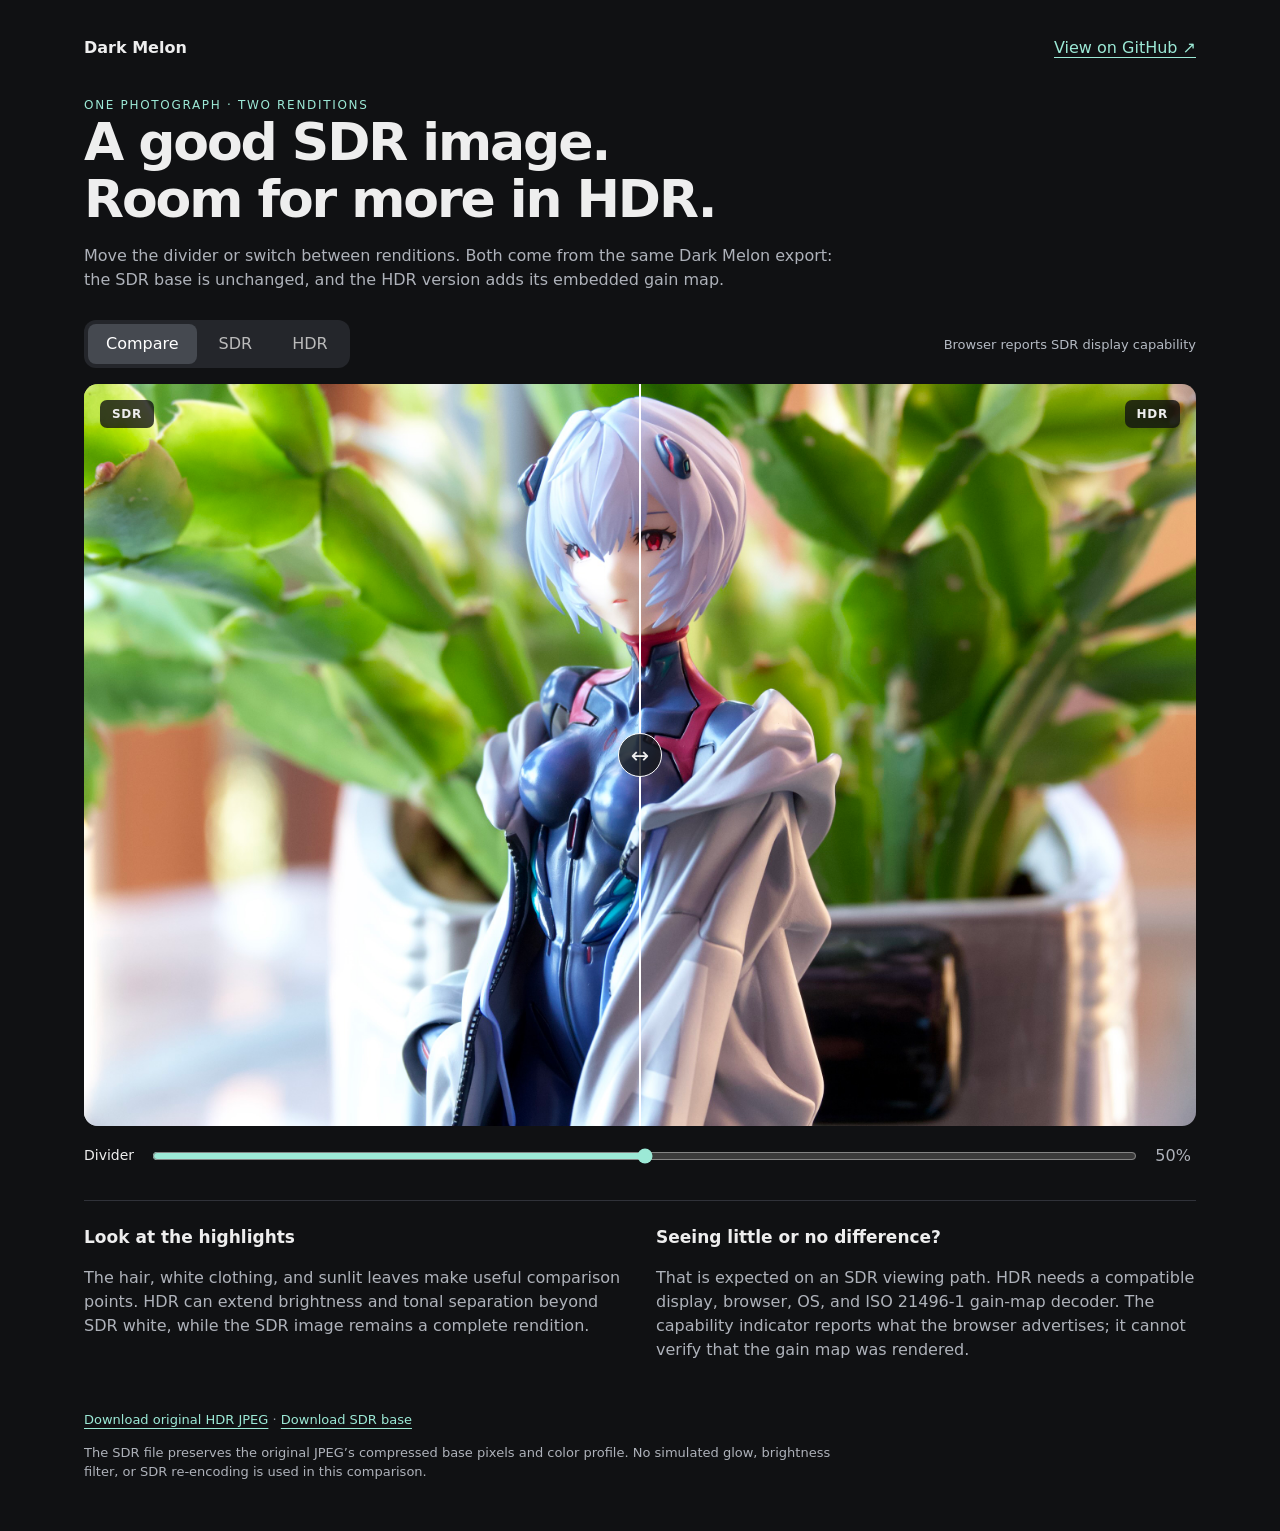
==== docs/index.html @ 08207234 "Add interactive SDR HDR comparison demo for GitHub Pages" ====
<!doctype html>
<html lang="en">
<head>
<meta charset="utf-8"><meta name="viewport" content="width=device-width,initial-scale=1">
<meta name="color-scheme" content="dark">
<title>Dark Melon — SDR / HDR</title>
<style>
:root{font:16px/1.5 system-ui,-apple-system,BlinkMacSystemFont,sans-serif;color:#eee;background:#101113;color-scheme:dark}*{box-sizing:border-box}body{margin:0}main{max-width:1160px;margin:auto;padding:36px 24px}header{display:flex;justify-content:space-between;align-items:center;gap:20px;margin-bottom:36px}a{color:#9ce9d6;text-underline-offset:4px}.brand{font-weight:650;color:#eee;text-decoration:none}h1{font-size:clamp(30px,5vw,52px);line-height:1.1;letter-spacing:-.04em;margin:0 0 16px}p{color:#aeb2ba;max-width:760px}.eyebrow{color:#9ce9d6;font-size:12px;letter-spacing:.14em;text-transform:uppercase}.toolbar{display:flex;justify-content:space-between;align-items:center;flex-wrap:wrap;gap:16px;margin:28px 0 16px}.modes{display:flex;gap:4px;background:#24262b;padding:4px;border-radius:12px}button{font:inherit;color:#bbb;background:transparent;border:0;padding:8px 18px;border-radius:8px;cursor:pointer}button[aria-pressed=true]{background:#454950;color:white}button:focus-visible,a:focus-visible,input:focus-visible{outline:3px solid #9ce9d6;outline-offset:4px}.status{font-size:13px;color:#b4bac3}.stage{--split:50%;position:relative;width:100%;aspect-ratio:3/2;background:#222;border-radius:14px;overflow:hidden;touch-action:pan-y}.stage img{position:absolute;inset:0;width:100%;height:100%;object-fit:contain}.stage .sdr{clip-path:inset(0 calc(100% - var(--split)) 0 0)}.divider{position:absolute;top:0;bottom:0;left:var(--split);width:2px;background:white;transform:translateX(-1px);pointer-events:none}.handle{position:absolute;top:50%;left:50%;transform:translate(-50%,-50%);background:#15171bcc;border:1px solid #fff;border-radius:50%;width:44px;height:44px;display:grid;place-items:center;font-size:22px}.badge{position:absolute;top:16px;padding:5px 12px;background:#101113c9;border-radius:7px;font-size:12px;font-weight:650;letter-spacing:.06em;pointer-events:none}.left{left:16px}.right{right:16px}.stage[data-mode=sdr] .sdr{clip-path:none}.stage[data-mode=hdr] .sdr{visibility:hidden}.stage:not([data-mode=compare]) .divider,.stage[data-mode=sdr] .right,.stage[data-mode=hdr] .left{display:none}.scrubber{display:flex;align-items:center;gap:16px;margin:18px 0}.scrubber label{white-space:nowrap;font-size:14px}.scrubber input{width:100%;accent-color:#9ce9d6}.scrubber output{min-width:4ch;color:#aeb2ba;font-variant-numeric:tabular-nums}.notes{display:grid;grid-template-columns:1fr 1fr;gap:32px;border-top:1px solid #303239;margin-top:32px;padding-top:24px}h2{font-size:17px;margin:0}footer{font-size:13px;color:#9198a3;margin-top:32px}[hidden]{display:none!important}@media(max-width:600px){main{padding:24px 16px}.notes{grid-template-columns:1fr;gap:16px}header{margin-bottom:28px}.toolbar{gap:10px}button{padding:8px 14px}.badge{top:10px}}
</style>
</head>
<body><main>
<header><a class="brand" href="https://github.com/1096bimu/Dark-Melon">Dark Melon</a><a href="https://github.com/1096bimu/Dark-Melon">View on GitHub ↗</a></header>
<div class="eyebrow">One photograph · two renditions</div>
<h1>A good SDR image.<br>Room for more in HDR.</h1>
<p>Move the divider or switch between renditions. Both come from the same Dark Melon export: the SDR base is unchanged, and the HDR version adds its embedded gain map.</p>
<div class="toolbar"><div class="modes" role="group" aria-label="Preview mode"><button type="button" data-mode="compare" aria-pressed="true">Compare</button><button type="button" data-mode="sdr" aria-pressed="false">SDR</button><button type="button" data-mode="hdr" aria-pressed="false">HDR</button></div><span class="status" id="status" role="status">Loading both images…</span></div>
<div class="stage" id="stage" data-mode="compare">
<img id="hdr" src="samples/DSC00037.jpg" alt="HDR rendition of a figurine photographed against sunlit green leaves" decoding="async">
<img id="sdr" class="sdr" src="samples/DSC00037-sdr.jpg" alt="The same photograph using only its SDR base" decoding="async">
<div class="badge left">SDR</div><div class="badge right">HDR</div><div class="divider"><div class="handle">↔</div></div>
</div>
<div class="scrubber" id="scrubber"><label for="split">Divider</label><input id="split" type="range" min="0" max="100" value="50" aria-label="SDR and HDR comparison divider"><output id="position" for="split">50%</output></div>
<div class="notes"><section><h2>Look at the highlights</h2><p>The hair, white clothing, and sunlit leaves make useful comparison points. HDR can extend brightness and tonal separation beyond SDR white, while the SDR image remains a complete rendition.</p></section><section><h2>Seeing little or no difference?</h2><p>That is expected on an SDR viewing path. HDR needs a compatible display, browser, OS, and ISO 21496-1 gain-map decoder. The capability indicator reports what the browser advertises; it cannot verify that the gain map was rendered.</p></section></div>
<footer><a href="samples/DSC00037.jpg" download>Download original HDR JPEG</a> · <a href="samples/DSC00037-sdr.jpg" download>Download SDR base</a><p>The SDR file preserves the original JPEG’s compressed base pixels and color profile. No simulated glow, brightness filter, or SDR re-encoding is used in this comparison.</p></footer>
</main><script>
const stage=document.querySelector('#stage'),split=document.querySelector('#split'),position=document.querySelector('#position'),scrubber=document.querySelector('#scrubber');
function setSplit(value){const v=Math.max(0,Math.min(100,value));split.value=v;stage.style.setProperty('--split',v+'%');position.value=Math.round(v)+'%';}
split.addEventListener('input',()=>setSplit(Number(split.value)));
document.querySelectorAll('button[data-mode]').forEach(button=>button.addEventListener('click',()=>{stage.dataset.mode=button.dataset.mode;document.querySelectorAll('button[data-mode]').forEach(b=>b.setAttribute('aria-pressed',String(b===button)));scrubber.hidden=button.dataset.mode!=='compare';}));
let dragging=false;
function move(event){const rect=stage.getBoundingClientRect();setSplit((event.clientX-rect.left)/rect.width*100);}
stage.addEventListener('pointerdown',event=>{if(stage.dataset.mode!=='compare'||event.button!==0)return;dragging=true;stage.setPointerCapture(event.pointerId);move(event);});
stage.addEventListener('pointermove',event=>{if(dragging)move(event);});
['pointerup','pointercancel','lostpointercapture'].forEach(name=>stage.addEventListener(name,()=>dragging=false));
const capability=matchMedia('(dynamic-range: high)'),status=document.querySelector('#status');let ready=false;
function updateStatus(){if(ready)status.textContent=capability.matches?'Browser reports HDR display capability':'Browser reports SDR display capability';}
capability.addEventListener('change',updateStatus);
Promise.all([...document.querySelectorAll('.stage img')].map(image=>image.decode())).then(()=>{ready=true;updateStatus();}).catch(()=>{status.textContent='An image could not load. Try the original download links.';});
</script></body></html>
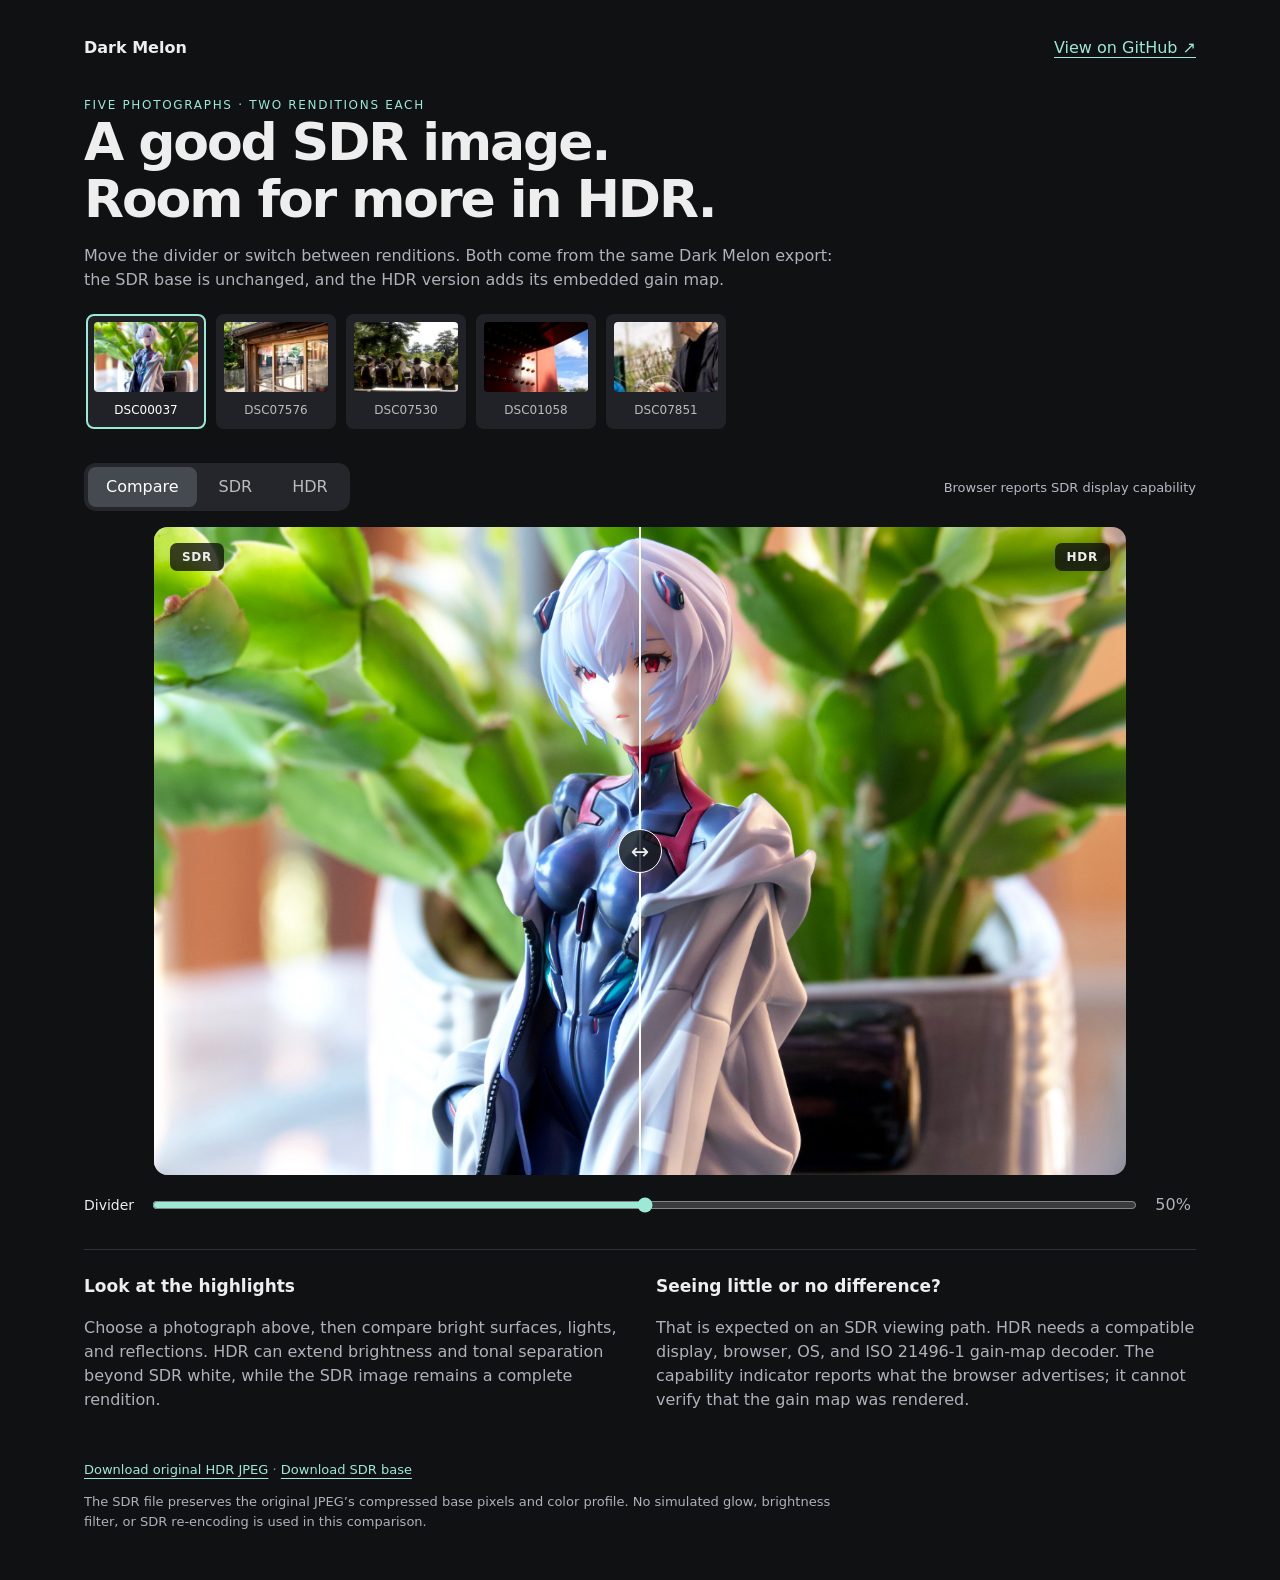
==== commit d8fc38c9: "Add four HDR samples and thumbnail selection to comparison demo" ====
--- a/docs/index.html
+++ b/docs/index.html
@@ -6,13 +6,16 @@
 <title>Dark Melon — SDR / HDR</title>
 <style>
 :root{font:16px/1.5 system-ui,-apple-system,BlinkMacSystemFont,sans-serif;color:#eee;background:#101113;color-scheme:dark}*{box-sizing:border-box}body{margin:0}main{max-width:1160px;margin:auto;padding:36px 24px}header{display:flex;justify-content:space-between;align-items:center;gap:20px;margin-bottom:36px}a{color:#9ce9d6;text-underline-offset:4px}.brand{font-weight:650;color:#eee;text-decoration:none}h1{font-size:clamp(30px,5vw,52px);line-height:1.1;letter-spacing:-.04em;margin:0 0 16px}p{color:#aeb2ba;max-width:760px}.eyebrow{color:#9ce9d6;font-size:12px;letter-spacing:.14em;text-transform:uppercase}.toolbar{display:flex;justify-content:space-between;align-items:center;flex-wrap:wrap;gap:16px;margin:28px 0 16px}.modes{display:flex;gap:4px;background:#24262b;padding:4px;border-radius:12px}button{font:inherit;color:#bbb;background:transparent;border:0;padding:8px 18px;border-radius:8px;cursor:pointer}button[aria-pressed=true]{background:#454950;color:white}button:focus-visible,a:focus-visible,input:focus-visible{outline:3px solid #9ce9d6;outline-offset:4px}.status{font-size:13px;color:#b4bac3}.stage{--split:50%;position:relative;width:100%;aspect-ratio:3/2;background:#222;border-radius:14px;overflow:hidden;touch-action:pan-y}.stage img{position:absolute;inset:0;width:100%;height:100%;object-fit:contain}.stage .sdr{clip-path:inset(0 calc(100% - var(--split)) 0 0)}.divider{position:absolute;top:0;bottom:0;left:var(--split);width:2px;background:white;transform:translateX(-1px);pointer-events:none}.handle{position:absolute;top:50%;left:50%;transform:translate(-50%,-50%);background:#15171bcc;border:1px solid #fff;border-radius:50%;width:44px;height:44px;display:grid;place-items:center;font-size:22px}.badge{position:absolute;top:16px;padding:5px 12px;background:#101113c9;border-radius:7px;font-size:12px;font-weight:650;letter-spacing:.06em;pointer-events:none}.left{left:16px}.right{right:16px}.stage[data-mode=sdr] .sdr{clip-path:none}.stage[data-mode=hdr] .sdr{visibility:hidden}.stage:not([data-mode=compare]) .divider,.stage[data-mode=sdr] .right,.stage[data-mode=hdr] .left{display:none}.scrubber{display:flex;align-items:center;gap:16px;margin:18px 0}.scrubber label{white-space:nowrap;font-size:14px}.scrubber input{width:100%;accent-color:#9ce9d6}.scrubber output{min-width:4ch;color:#aeb2ba;font-variant-numeric:tabular-nums}.notes{display:grid;grid-template-columns:1fr 1fr;gap:32px;border-top:1px solid #303239;margin-top:32px;padding-top:24px}h2{font-size:17px;margin:0}footer{font-size:13px;color:#9198a3;margin-top:32px}[hidden]{display:none!important}@media(max-width:600px){main{padding:24px 16px}.notes{grid-template-columns:1fr;gap:16px}header{margin-bottom:28px}.toolbar{gap:10px}button{padding:8px 14px}.badge{top:10px}}
+.samples{display:flex;gap:10px;overflow-x:auto;padding:6px 2px}.samples button{flex:0 0 120px;padding:6px;border:2px solid transparent;background:#202227}.samples button[aria-pressed=true]{border-color:#9ce9d6}.samples img{display:block;width:104px;height:70px;object-fit:cover;border-radius:4px;margin-bottom:5px}.samples span{font-size:12px}.stage{width:min(100%,calc(72vh * var(--aspect,1.5)));aspect-ratio:var(--aspect,1.5);margin-inline:auto}
 </style>
 </head>
 <body><main>
 <header><a class="brand" href="https://github.com/1096bimu/Dark-Melon">Dark Melon</a><a href="https://github.com/1096bimu/Dark-Melon">View on GitHub ↗</a></header>
-<div class="eyebrow">One photograph · two renditions</div>
+<div class="eyebrow">Five photographs · two renditions each</div>
 <h1>A good SDR image.<br>Room for more in HDR.</h1>
 <p>Move the divider or switch between renditions. Both come from the same Dark Melon export: the SDR base is unchanged, and the HDR version adds its embedded gain map.</p>
+
+<div class="samples" role="group" aria-label="Sample photographs"><button type="button" data-sample="DSC00037" aria-pressed="true" aria-label="Show sample DSC00037"><img src="samples/DSC00037-thumb.jpg" alt=""><span>DSC00037</span></button><button type="button" data-sample="DSC07576" aria-pressed="false" aria-label="Show sample DSC07576"><img src="samples/DSC07576-thumb.jpg" alt=""><span>DSC07576</span></button><button type="button" data-sample="DSC07530" aria-pressed="false" aria-label="Show sample DSC07530"><img src="samples/DSC07530-thumb.jpg" alt=""><span>DSC07530</span></button><button type="button" data-sample="DSC01058" aria-pressed="false" aria-label="Show sample DSC01058"><img src="samples/DSC01058-thumb.jpg" alt=""><span>DSC01058</span></button><button type="button" data-sample="DSC07851" aria-pressed="false" aria-label="Show sample DSC07851"><img src="samples/DSC07851-thumb.jpg" alt=""><span>DSC07851</span></button></div>
 <div class="toolbar"><div class="modes" role="group" aria-label="Preview mode"><button type="button" data-mode="compare" aria-pressed="true">Compare</button><button type="button" data-mode="sdr" aria-pressed="false">SDR</button><button type="button" data-mode="hdr" aria-pressed="false">HDR</button></div><span class="status" id="status" role="status">Loading both images…</span></div>
 <div class="stage" id="stage" data-mode="compare">
 <img id="hdr" src="samples/DSC00037.jpg" alt="HDR rendition of a figurine photographed against sunlit green leaves" decoding="async">
@@ -20,8 +23,8 @@
 <div class="badge left">SDR</div><div class="badge right">HDR</div><div class="divider"><div class="handle">↔</div></div>
 </div>
 <div class="scrubber" id="scrubber"><label for="split">Divider</label><input id="split" type="range" min="0" max="100" value="50" aria-label="SDR and HDR comparison divider"><output id="position" for="split">50%</output></div>
-<div class="notes"><section><h2>Look at the highlights</h2><p>The hair, white clothing, and sunlit leaves make useful comparison points. HDR can extend brightness and tonal separation beyond SDR white, while the SDR image remains a complete rendition.</p></section><section><h2>Seeing little or no difference?</h2><p>That is expected on an SDR viewing path. HDR needs a compatible display, browser, OS, and ISO 21496-1 gain-map decoder. The capability indicator reports what the browser advertises; it cannot verify that the gain map was rendered.</p></section></div>
-<footer><a href="samples/DSC00037.jpg" download>Download original HDR JPEG</a> · <a href="samples/DSC00037-sdr.jpg" download>Download SDR base</a><p>The SDR file preserves the original JPEG’s compressed base pixels and color profile. No simulated glow, brightness filter, or SDR re-encoding is used in this comparison.</p></footer>
+<div class="notes"><section><h2>Look at the highlights</h2><p>Choose a photograph above, then compare bright surfaces, lights, and reflections. HDR can extend brightness and tonal separation beyond SDR white, while the SDR image remains a complete rendition.</p></section><section><h2>Seeing little or no difference?</h2><p>That is expected on an SDR viewing path. HDR needs a compatible display, browser, OS, and ISO 21496-1 gain-map decoder. The capability indicator reports what the browser advertises; it cannot verify that the gain map was rendered.</p></section></div>
+<footer><a id="download-hdr" href="samples/DSC00037.jpg" download>Download original HDR JPEG</a> · <a id="download-sdr" href="samples/DSC00037-sdr.jpg" download>Download SDR base</a><p>The SDR file preserves the original JPEG’s compressed base pixels and color profile. No simulated glow, brightness filter, or SDR re-encoding is used in this comparison.</p></footer>
 </main><script>
 const stage=document.querySelector('#stage'),split=document.querySelector('#split'),position=document.querySelector('#position'),scrubber=document.querySelector('#scrubber');
 function setSplit(value){const v=Math.max(0,Math.min(100,value));split.value=v;stage.style.setProperty('--split',v+'%');position.value=Math.round(v)+'%';}
@@ -35,5 +38,22 @@
 const capability=matchMedia('(dynamic-range: high)'),status=document.querySelector('#status');let ready=false;
 function updateStatus(){if(ready)status.textContent=capability.matches?'Browser reports HDR display capability':'Browser reports SDR display capability';}
 capability.addEventListener('change',updateStatus);
-Promise.all([...document.querySelectorAll('.stage img')].map(image=>image.decode())).then(()=>{ready=true;updateStatus();}).catch(()=>{status.textContent='An image could not load. Try the original download links.';});
+let request=0;
+async function selectSample(name){
+ const current=++request;ready=false;status.textContent='Loading '+name+'…';stage.setAttribute('aria-busy','true');
+ const hdr=new Image(),sdr=new Image();hdr.src='samples/'+name+'.jpg';sdr.src='samples/'+name+'-sdr.jpg';
+ try{
+  await Promise.all([hdr.decode(),sdr.decode()]);if(current!==request)return;
+  const shownHDR=document.querySelector('#hdr'),shownSDR=document.querySelector('#sdr');
+  shownHDR.src=hdr.src;shownSDR.src=sdr.src;
+  shownHDR.alt='HDR rendition of sample '+name;shownSDR.alt='SDR base of sample '+name;
+  stage.style.setProperty('--aspect',hdr.naturalWidth/hdr.naturalHeight);
+  document.querySelector('#download-hdr').href=hdr.src;document.querySelector('#download-sdr').href=sdr.src;
+  document.querySelectorAll('button[data-sample]').forEach(button=>button.setAttribute('aria-pressed',String(button.dataset.sample===name)));
+  ready=true;updateStatus();
+ }catch{if(current===request)status.textContent='Could not load '+name+'. Choose another sample or try again.';}
+ finally{if(current===request)stage.setAttribute('aria-busy','false');}
+}
+document.querySelectorAll('button[data-sample]').forEach(button=>button.addEventListener('click',()=>selectSample(button.dataset.sample)));
+selectSample('DSC00037');
 </script></body></html>
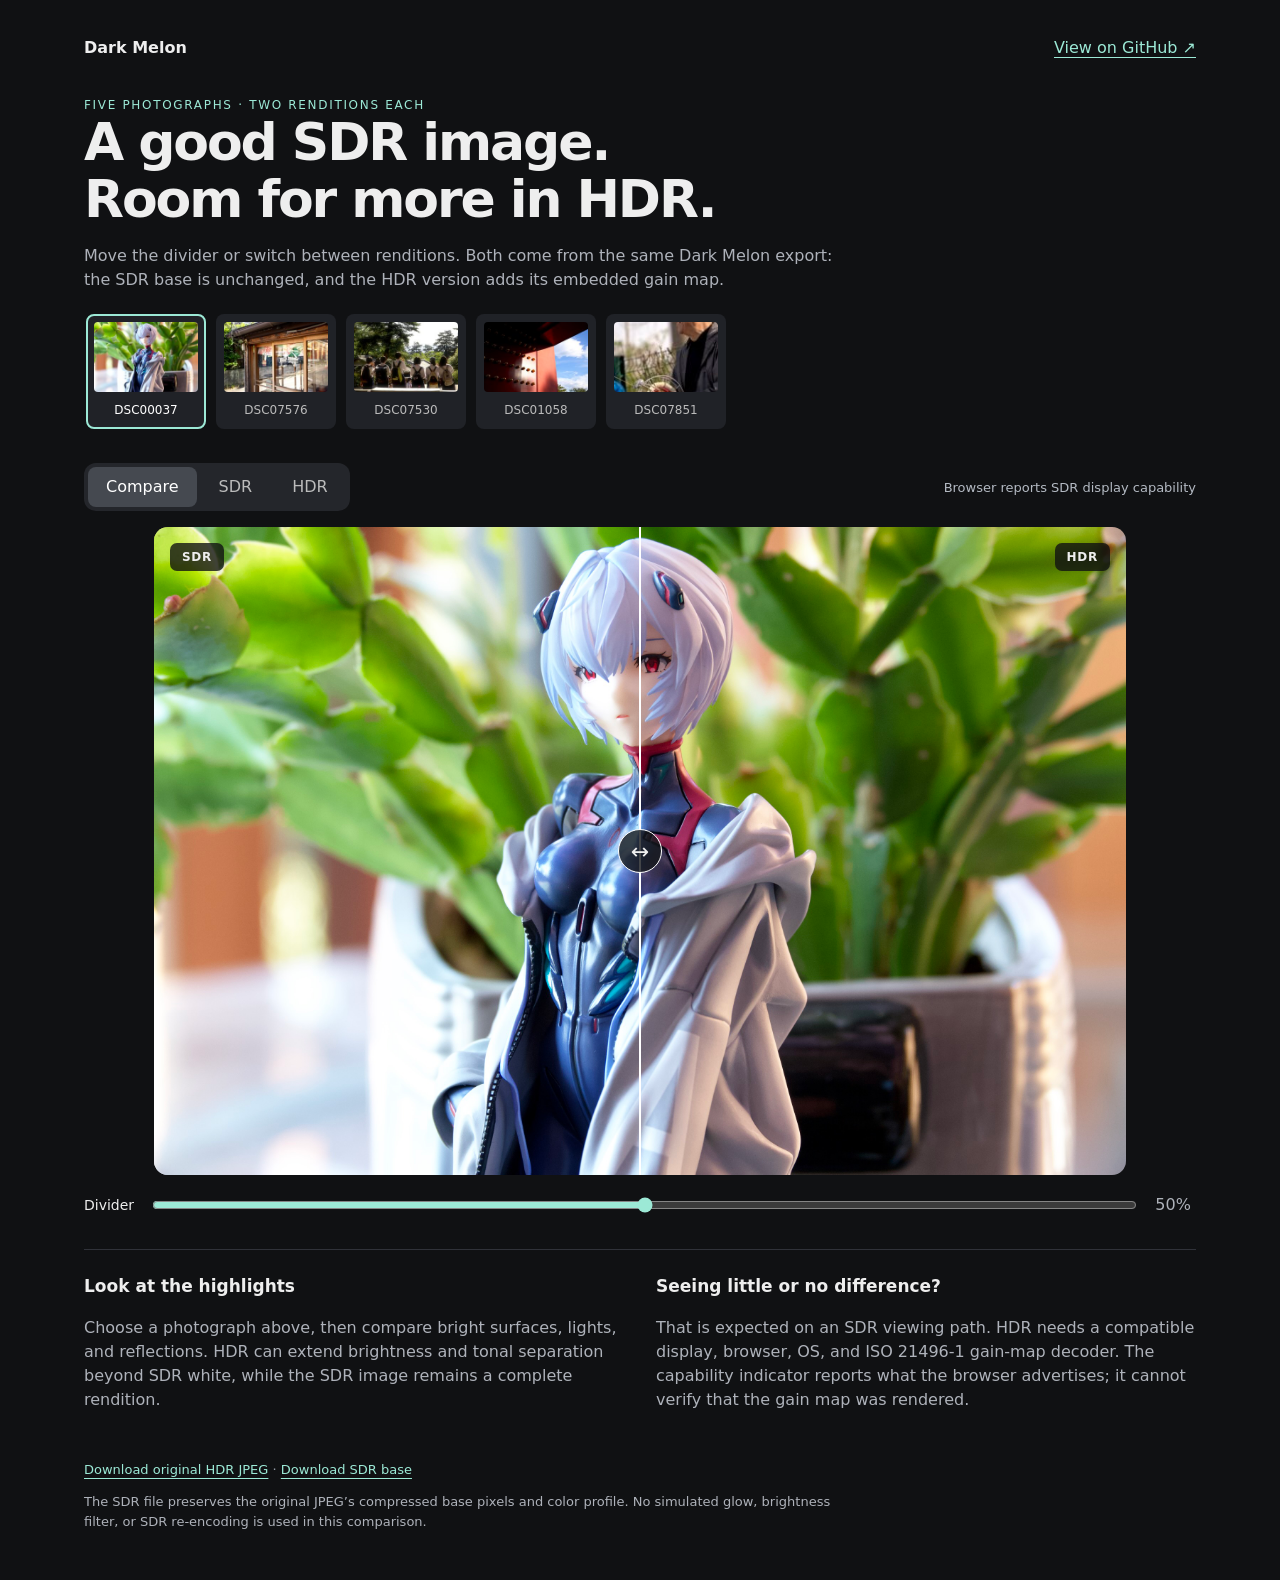
==== commit 7f2b032a: "Update portrait demo with revised RGB gain-map export" ====
--- a/docs/index.html
+++ b/docs/index.html
@@ -15,7 +15,7 @@
 <h1>A good SDR image.<br>Room for more in HDR.</h1>
 <p>Move the divider or switch between renditions. Both come from the same Dark Melon export: the SDR base is unchanged, and the HDR version adds its embedded gain map.</p>
 
-<div class="samples" role="group" aria-label="Sample photographs"><button type="button" data-sample="DSC00037" aria-pressed="true" aria-label="Show sample DSC00037"><img src="samples/DSC00037-thumb.jpg" alt=""><span>DSC00037</span></button><button type="button" data-sample="DSC07576" aria-pressed="false" aria-label="Show sample DSC07576"><img src="samples/DSC07576-thumb.jpg" alt=""><span>DSC07576</span></button><button type="button" data-sample="DSC07530" aria-pressed="false" aria-label="Show sample DSC07530"><img src="samples/DSC07530-thumb.jpg" alt=""><span>DSC07530</span></button><button type="button" data-sample="DSC01058" aria-pressed="false" aria-label="Show sample DSC01058"><img src="samples/DSC01058-thumb.jpg" alt=""><span>DSC01058</span></button><button type="button" data-sample="DSC07851" aria-pressed="false" aria-label="Show sample DSC07851"><img src="samples/DSC07851-thumb.jpg" alt=""><span>DSC07851</span></button></div>
+<div class="samples" role="group" aria-label="Sample photographs"><button type="button" data-sample="DSC00037" aria-pressed="true" aria-label="Show sample DSC00037"><img src="samples/DSC00037-thumb.jpg" alt=""><span>DSC00037</span></button><button type="button" data-sample="DSC07576" aria-pressed="false" aria-label="Show sample DSC07576"><img src="samples/DSC07576-thumb.jpg" alt=""><span>DSC07576</span></button><button type="button" data-sample="DSC07530" aria-pressed="false" aria-label="Show sample DSC07530"><img src="samples/DSC07530-thumb.jpg" alt=""><span>DSC07530</span></button><button type="button" data-sample="DSC01058" aria-pressed="false" aria-label="Show sample DSC01058"><img src="samples/DSC01058-thumb.jpg" alt=""><span>DSC01058</span></button><button type="button" data-sample="DSC07851" aria-pressed="false" aria-label="Show sample DSC07851"><img src="samples/DSC07851-thumb.jpg?v=rgb-2" alt=""><span>DSC07851</span></button></div>
 <div class="toolbar"><div class="modes" role="group" aria-label="Preview mode"><button type="button" data-mode="compare" aria-pressed="true">Compare</button><button type="button" data-mode="sdr" aria-pressed="false">SDR</button><button type="button" data-mode="hdr" aria-pressed="false">HDR</button></div><span class="status" id="status" role="status">Loading both images…</span></div>
 <div class="stage" id="stage" data-mode="compare">
 <img id="hdr" src="samples/DSC00037.jpg" alt="HDR rendition of a figurine photographed against sunlit green leaves" decoding="async">
@@ -41,7 +41,8 @@
 let request=0;
 async function selectSample(name){
  const current=++request;ready=false;status.textContent='Loading '+name+'…';stage.setAttribute('aria-busy','true');
- const hdr=new Image(),sdr=new Image();hdr.src='samples/'+name+'.jpg';sdr.src='samples/'+name+'-sdr.jpg';
+ const version=name==='DSC07851'?'?v=rgb-2':'';
+ const hdr=new Image(),sdr=new Image();hdr.src='samples/'+name+'.jpg'+version;sdr.src='samples/'+name+'-sdr.jpg'+version;
  try{
   await Promise.all([hdr.decode(),sdr.decode()]);if(current!==request)return;
   const shownHDR=document.querySelector('#hdr'),shownSDR=document.querySelector('#sdr');
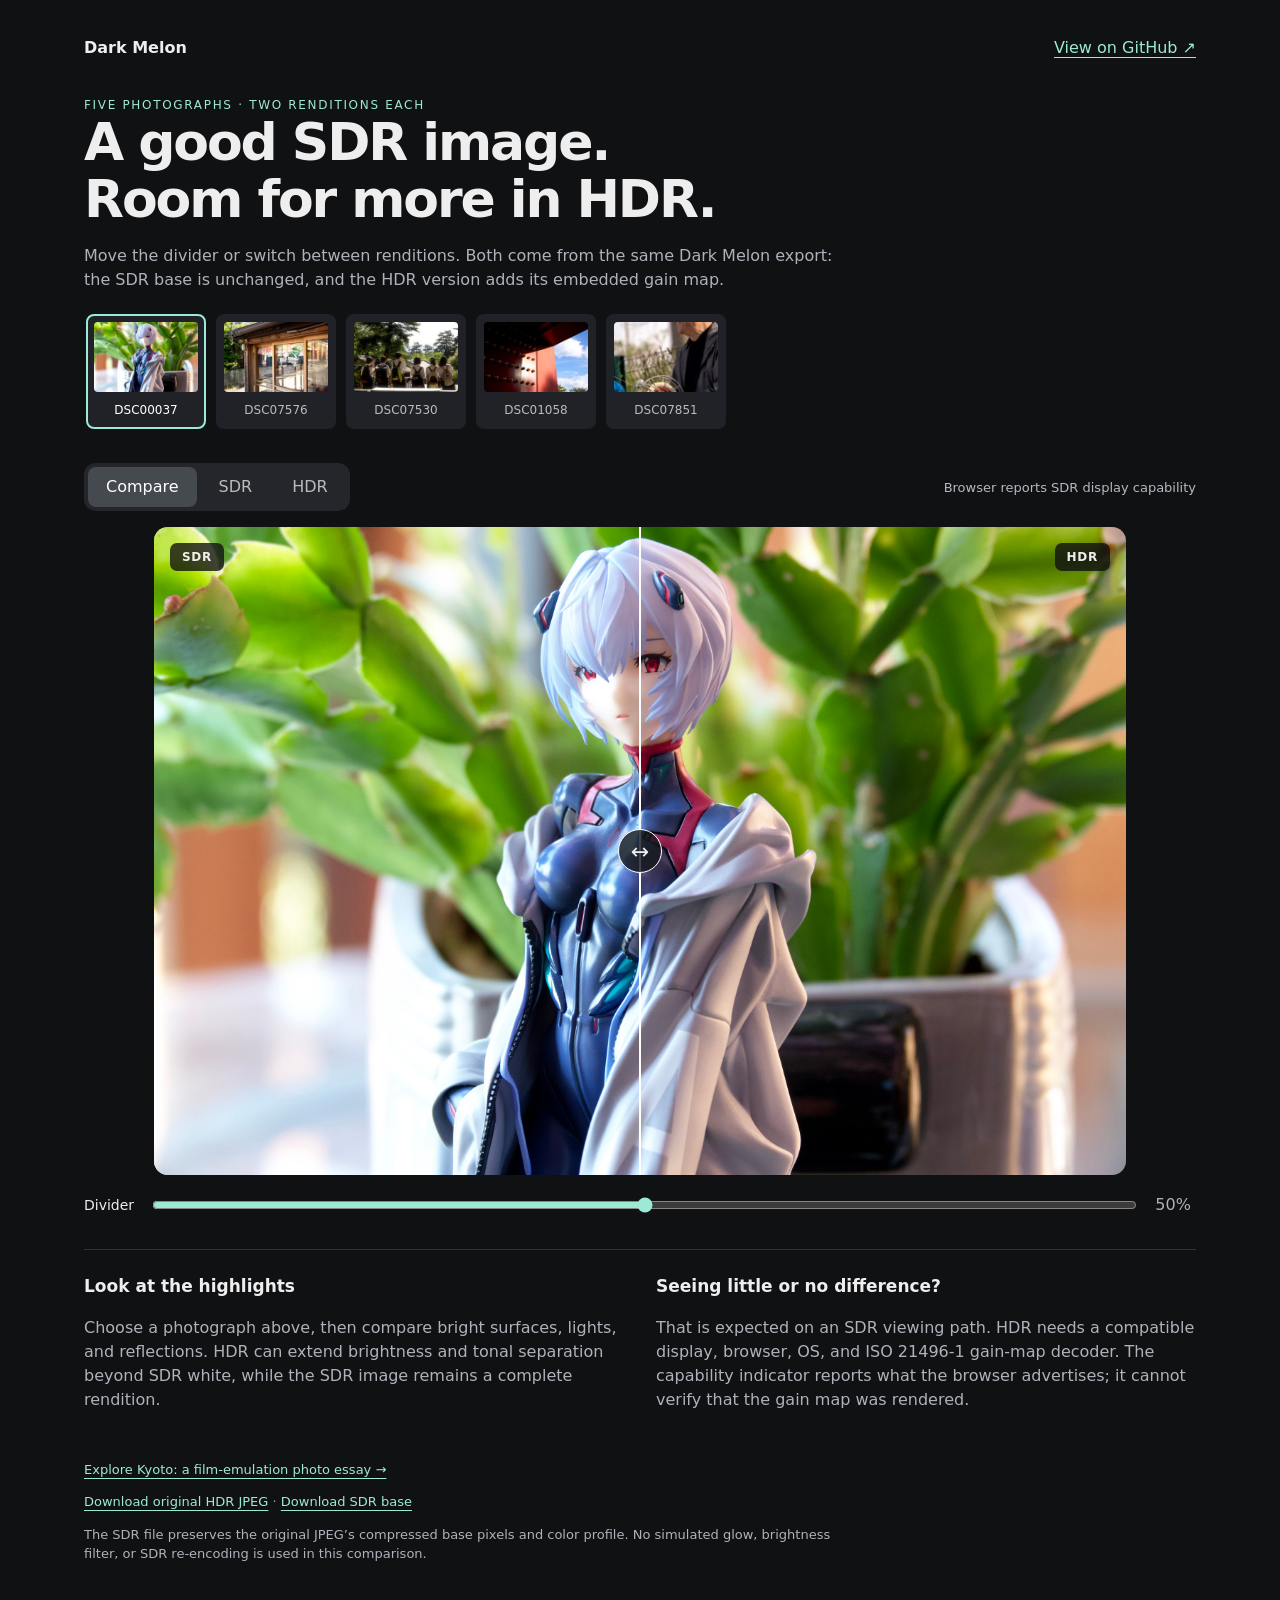
==== commit 43f8fa90: "Add Kyoto film-emulation photo essay and gallery" ====
--- a/docs/index.html
+++ b/docs/index.html
@@ -24,7 +24,7 @@
 </div>
 <div class="scrubber" id="scrubber"><label for="split">Divider</label><input id="split" type="range" min="0" max="100" value="50" aria-label="SDR and HDR comparison divider"><output id="position" for="split">50%</output></div>
 <div class="notes"><section><h2>Look at the highlights</h2><p>Choose a photograph above, then compare bright surfaces, lights, and reflections. HDR can extend brightness and tonal separation beyond SDR white, while the SDR image remains a complete rendition.</p></section><section><h2>Seeing little or no difference?</h2><p>That is expected on an SDR viewing path. HDR needs a compatible display, browser, OS, and ISO 21496-1 gain-map decoder. The capability indicator reports what the browser advertises; it cannot verify that the gain map was rendered.</p></section></div>
-<footer><a id="download-hdr" href="samples/DSC00037.jpg" download>Download original HDR JPEG</a> · <a id="download-sdr" href="samples/DSC00037-sdr.jpg" download>Download SDR base</a><p>The SDR file preserves the original JPEG’s compressed base pixels and color profile. No simulated glow, brightness filter, or SDR re-encoding is used in this comparison.</p></footer>
+<footer><p><a href="film-emulation/">Explore Kyoto: a film-emulation photo essay →</a></p><a id="download-hdr" href="samples/DSC00037.jpg" download>Download original HDR JPEG</a> · <a id="download-sdr" href="samples/DSC00037-sdr.jpg" download>Download SDR base</a><p>The SDR file preserves the original JPEG’s compressed base pixels and color profile. No simulated glow, brightness filter, or SDR re-encoding is used in this comparison.</p></footer>
 </main><script>
 const stage=document.querySelector('#stage'),split=document.querySelector('#split'),position=document.querySelector('#position'),scrubber=document.querySelector('#scrubber');
 function setSplit(value){const v=Math.max(0,Math.min(100,value));split.value=v;stage.style.setProperty('--split',v+'%');position.value=Math.round(v)+'%';}
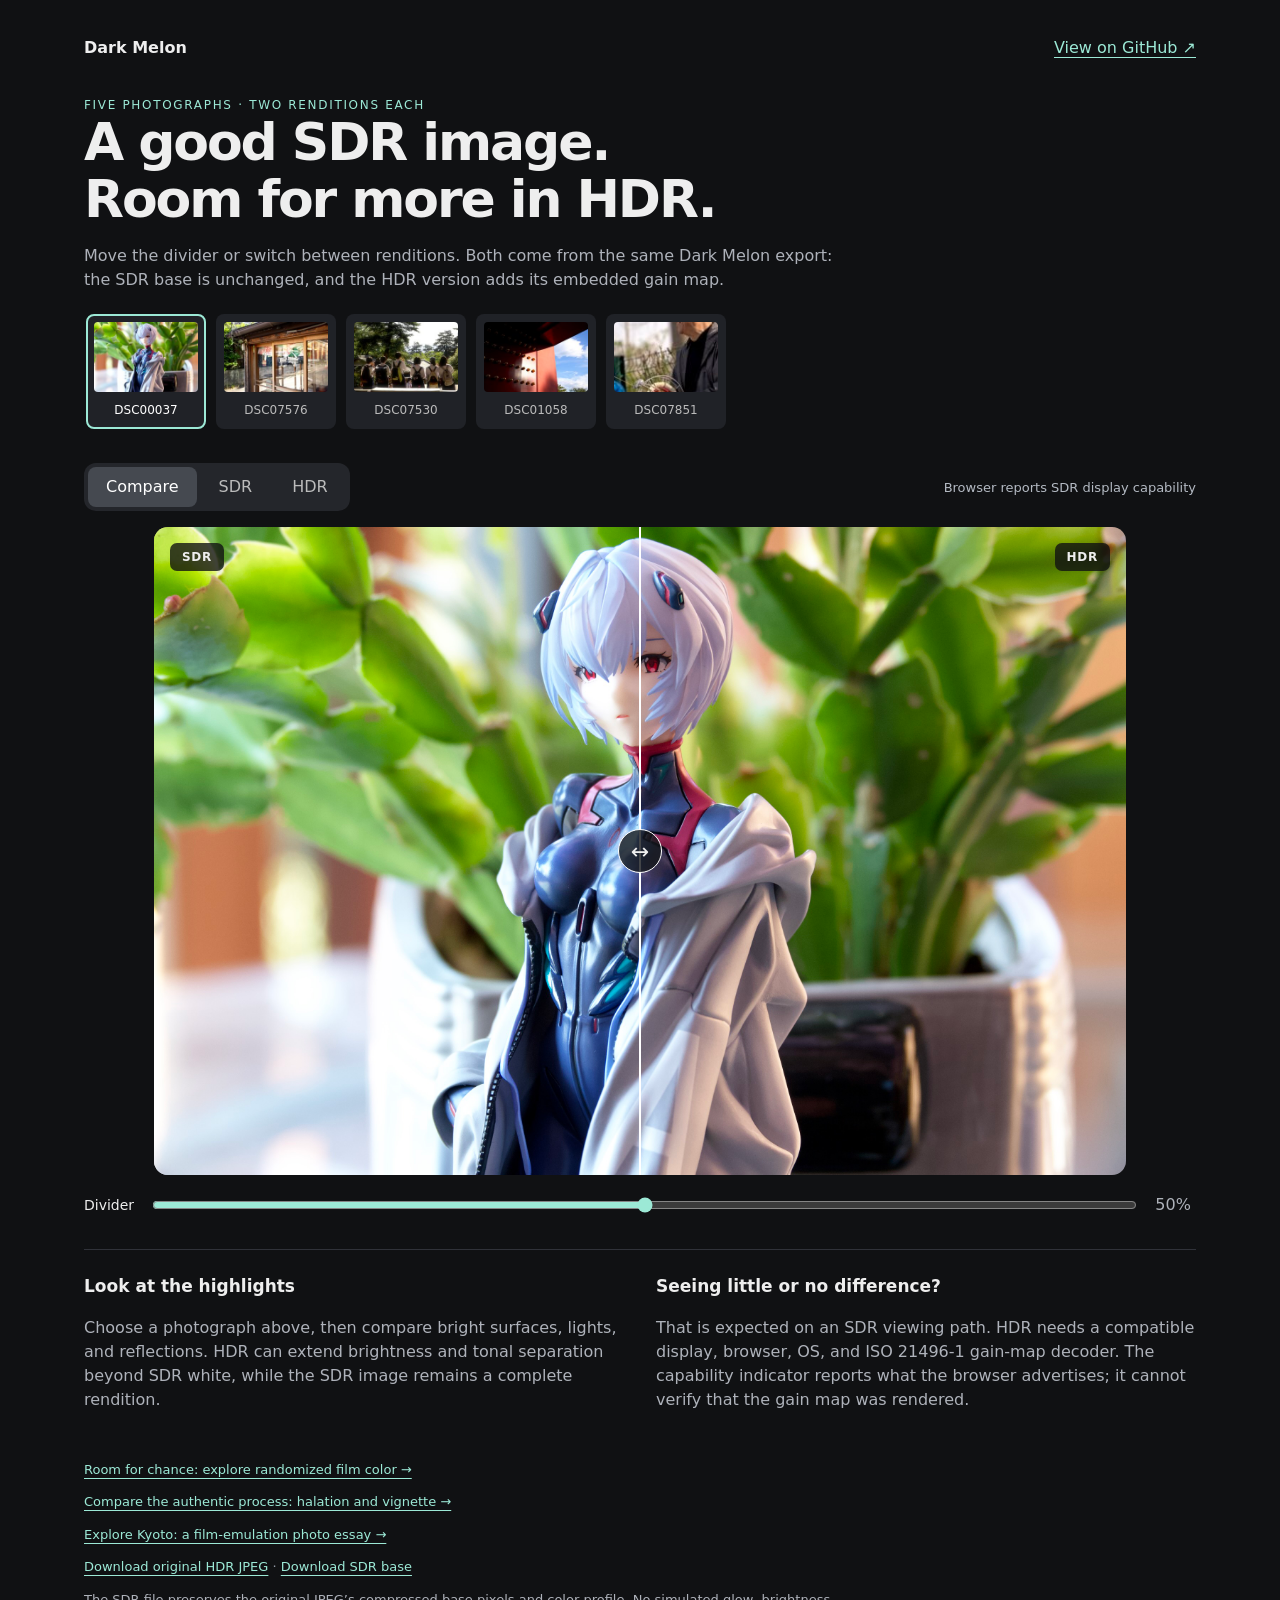
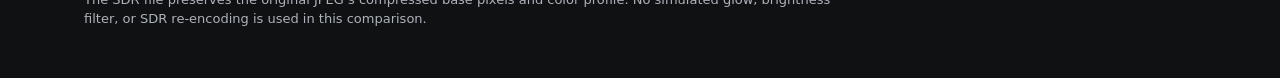
==== commit 5e8c660d: "dye sensitivity and scan back process based film simulation" ====
--- a/docs/index.html
+++ b/docs/index.html
@@ -24,7 +24,7 @@
 </div>
 <div class="scrubber" id="scrubber"><label for="split">Divider</label><input id="split" type="range" min="0" max="100" value="50" aria-label="SDR and HDR comparison divider"><output id="position" for="split">50%</output></div>
 <div class="notes"><section><h2>Look at the highlights</h2><p>Choose a photograph above, then compare bright surfaces, lights, and reflections. HDR can extend brightness and tonal separation beyond SDR white, while the SDR image remains a complete rendition.</p></section><section><h2>Seeing little or no difference?</h2><p>That is expected on an SDR viewing path. HDR needs a compatible display, browser, OS, and ISO 21496-1 gain-map decoder. The capability indicator reports what the browser advertises; it cannot verify that the gain map was rendered.</p></section></div>
-<footer><p><a href="film-emulation/">Explore Kyoto: a film-emulation photo essay →</a></p><a id="download-hdr" href="samples/DSC00037.jpg" download>Download original HDR JPEG</a> · <a id="download-sdr" href="samples/DSC00037-sdr.jpg" download>Download SDR base</a><p>The SDR file preserves the original JPEG’s compressed base pixels and color profile. No simulated glow, brightness filter, or SDR re-encoding is used in this comparison.</p></footer>
+<footer><p><a href="variations/">Room for chance: explore randomized film color →</a></p><p><a href="authentic-process/">Compare the authentic process: halation and vignette →</a></p><p><a href="film-emulation/">Explore Kyoto: a film-emulation photo essay →</a></p><a id="download-hdr" href="samples/DSC00037.jpg" download>Download original HDR JPEG</a> · <a id="download-sdr" href="samples/DSC00037-sdr.jpg" download>Download SDR base</a><p>The SDR file preserves the original JPEG’s compressed base pixels and color profile. No simulated glow, brightness filter, or SDR re-encoding is used in this comparison.</p></footer>
 </main><script>
 const stage=document.querySelector('#stage'),split=document.querySelector('#split'),position=document.querySelector('#position'),scrubber=document.querySelector('#scrubber');
 function setSplit(value){const v=Math.max(0,Math.min(100,value));split.value=v;stage.style.setProperty('--split',v+'%');position.value=Math.round(v)+'%';}
